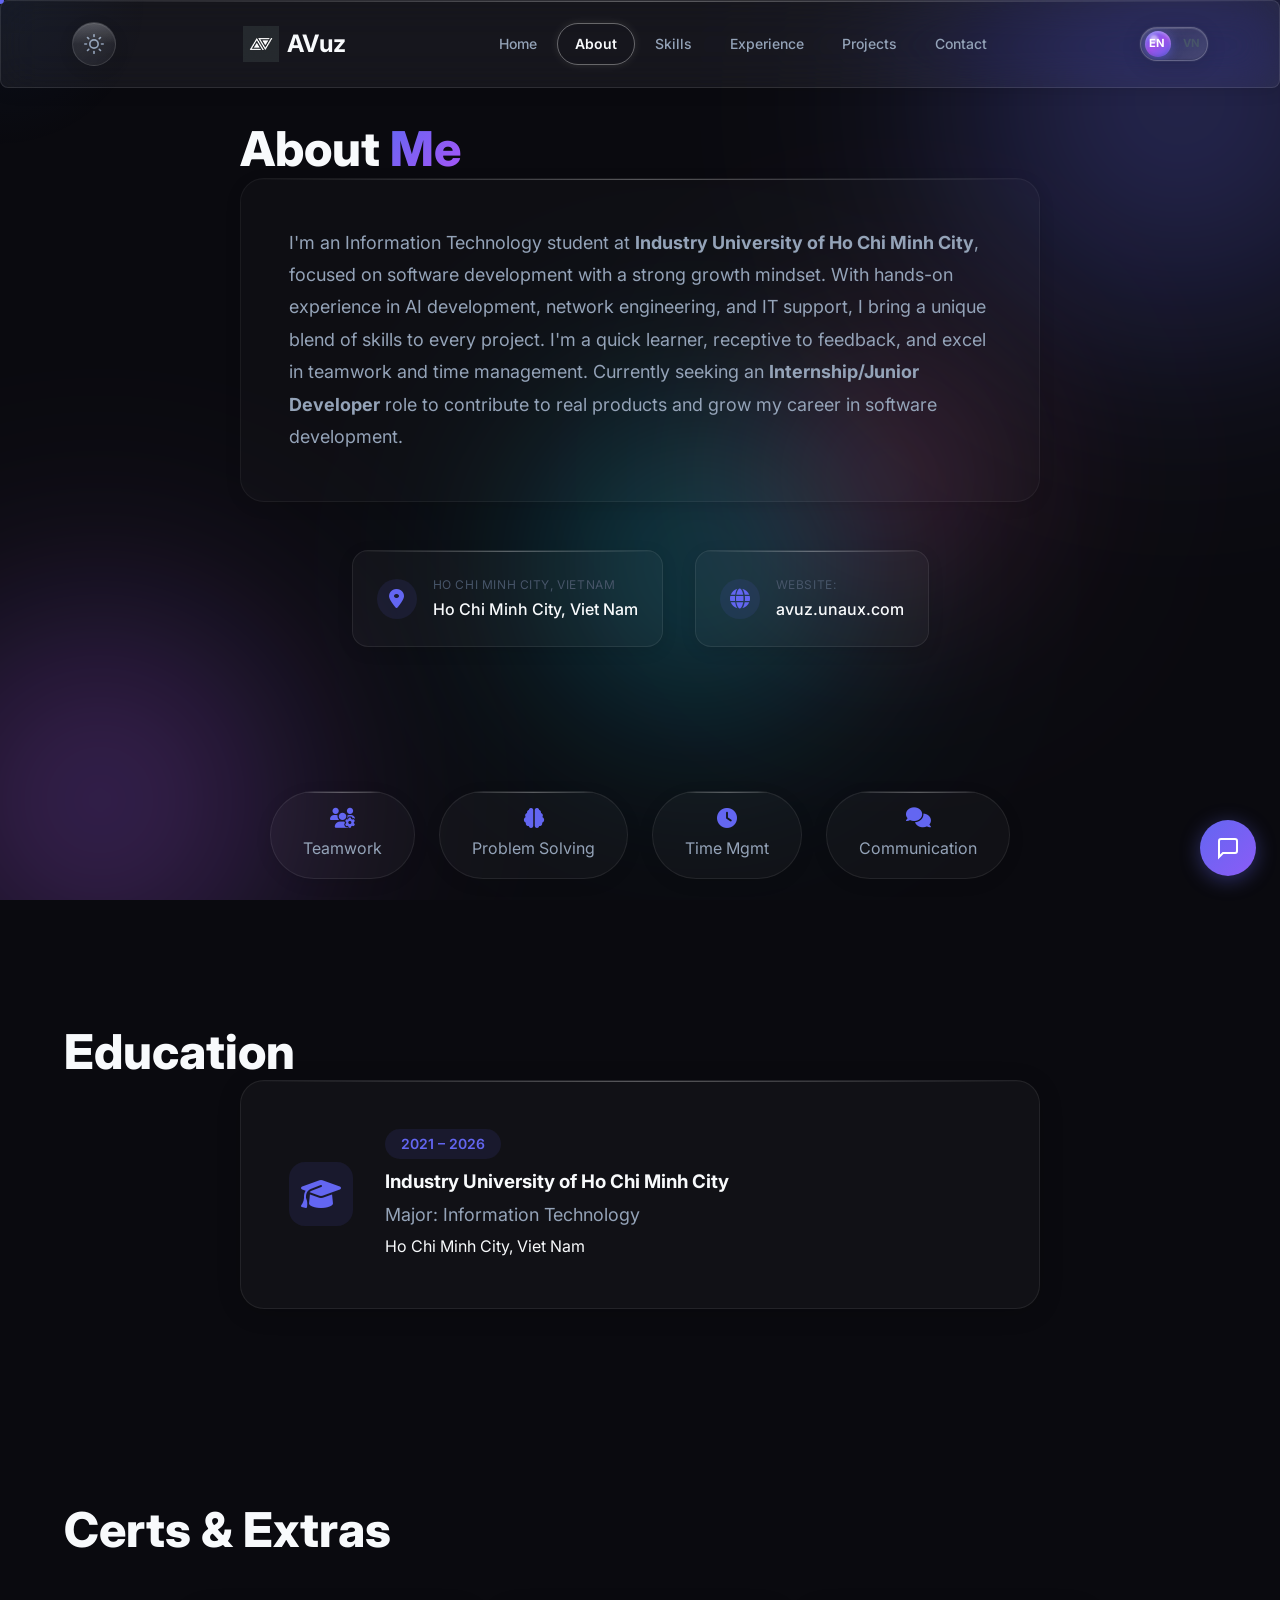
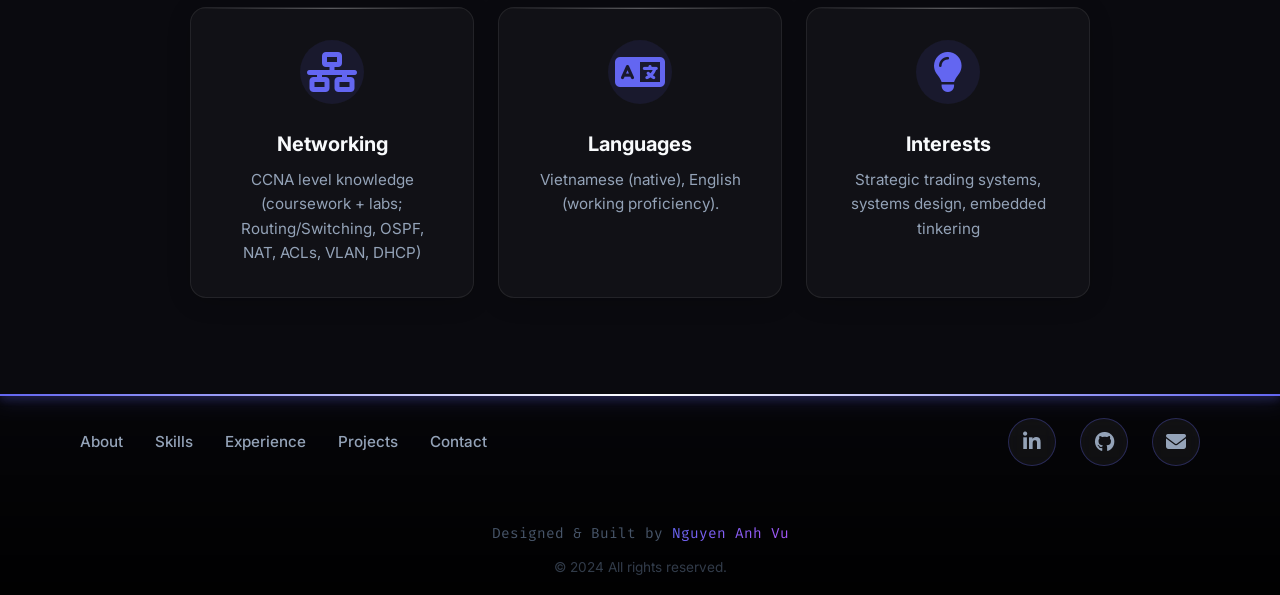
==== pages/about.html @ 0310aee0 "Initial portfolio site" ====
<!DOCTYPE html>
<html lang="en">

<head>
    <meta charset="UTF-8">
    <meta name="viewport" content="width=device-width, initial-scale=1.0">
    <title>About Me | Nguyen Anh Vu</title>
    <link rel="icon" type="image/png" href="../images/logo.png">
    <meta name="description"
        content="Learn more about Nguyen Anh Vu, a Computer Science student passionate about software development and AI.">
    <link rel="preconnect" href="https://fonts.googleapis.com">
    <link rel="preconnect" href="https://fonts.gstatic.com" crossorigin>
    <link
        href="https://fonts.googleapis.com/css2?family=Inter:wght@300;400;500;600;700;800&family=Fira+Code:wght@400;500&display=swap"
        rel="stylesheet">
    <link rel="stylesheet" href="https://cdnjs.cloudflare.com/ajax/libs/font-awesome/6.4.0/css/all.min.css">

    <link rel="stylesheet" href="../css/variables.css">
    <link rel="stylesheet" href="../css/base.css">
    <link rel="stylesheet" href="../css/components.css">
    <link rel="stylesheet" href="../css/effects.css">
    <link rel="stylesheet" href="../css/pages/about.css">
</head>

<body class="loading">
    <!-- Page Loader -->
    <div class="page-loader">
        <div class="loader-content">
            <div class="loader-spinner"></div>
            <span class="loader-text">Loading...</span>
        </div>
    </div>
    <div class="page-transition"></div>
    <div class="cursor-glow" id="cursorGlow"></div>
    <div class="cursor-dot" id="cursorDot"></div>
    <div class="bg-animation">
        <div class="bg-orb bg-orb-1" data-parallax="0.3"></div>
        <div class="bg-orb bg-orb-2" data-parallax="0.5"></div>
        <div class="bg-orb bg-orb-3" data-parallax="0.2"></div>
        <div class="bg-orb bg-orb-4" data-parallax="0.4"></div>
    </div>

    <!-- Navigation -->
    <nav class="navbar glass" id="navbar">
        <div class="nav-container">
            <!-- Theme Toggle -->
            <button class="theme-toggle" id="themeToggle" aria-label="Toggle theme">
                <svg class="theme-icon-sun" xmlns="http://www.w3.org/2000/svg" width="20" height="20"
                    viewBox="0 0 24 24" fill="none" stroke="currentColor" stroke-width="2" stroke-linecap="round"
                    stroke-linejoin="round">
                    <circle cx="12" cy="12" r="5"></circle>
                    <line x1="12" y1="1" x2="12" y2="3"></line>
                    <line x1="12" y1="21" x2="12" y2="23"></line>
                    <line x1="4.22" y1="4.22" x2="5.64" y2="5.64"></line>
                    <line x1="18.36" y1="18.36" x2="19.78" y2="19.78"></line>
                    <line x1="1" y1="12" x2="3" y2="12"></line>
                    <line x1="21" y1="12" x2="23" y2="12"></line>
                    <line x1="4.22" y1="19.78" x2="5.64" y2="18.36"></line>
                    <line x1="18.36" y1="5.64" x2="19.78" y2="4.22"></line>
                </svg>
                <svg class="theme-icon-moon" style="display:none;" xmlns="http://www.w3.org/2000/svg" width="20"
                    height="20" viewBox="0 0 24 24" fill="none" stroke="currentColor" stroke-width="2"
                    stroke-linecap="round" stroke-linejoin="round">
                    <path d="M21 12.79A9 9 0 1 1 11.21 3 7 7 0 0 0 21 12.79z"></path>
                </svg>
            </button>

            <a href="../index.html" class="nav-logo">
                <img src="../images/logo.png" alt="AV Logo" onerror="this.src='https://placehold.co/40x40?text=AV'">
                <span class="logo-text">AVuz</span>
            </a>

            <div class="nav-menu glass-menu" id="navMenu">
                <a href="../index.html" class="nav-link" data-i18n="nav.home">Home</a>
                <a href="about.html" class="nav-link active" data-i18n="nav.about">About</a>
                <a href="skills.html" class="nav-link" data-i18n="nav.skills">Skills</a>
                <a href="experience.html" class="nav-link" data-i18n="nav.experience">Experience</a>
                <a href="projects.html" class="nav-link" data-i18n="nav.projects">Projects</a>
                <a href="contact.html" class="nav-link" data-i18n="nav.contact">Contact</a>
            </div>

            <div class="nav-controls">
                <!-- Language Switch -->
                <div class="lang-switch en" id="langSwitch">
                    <div class="lang-switch-thumb"></div>
                    <div class="lang-switch-labels">
                        <span>EN</span>
                        <span>VN</span>
                    </div>
                </div>
                <button class="nav-toggle" id="navToggle" aria-label="Toggle menu">
                    <span></span>
                    <span></span>
                    <span></span>
                </button>
            </div>
        </div>
    </nav>

    <main class="page-content">
        <section class="about-hero">
            <div class="container">
                <div class="about-content centered-content">
                    <div class="about-info">
                        <h1 class="section-title text-center"><span data-i18n="about.title">About</span> <span
                                class="gradient-text" data-i18n="about.titleHighlight">Me</span></h1>
                        <div class="about-description-container glass">
                            <p class="about-description text-center">
                                <span data-i18n="about.intro1">Computer Science student focused on software development
                                    with
                                    a strong growth mindset.</span>
                                <span data-i18n="about.intro2">Completed coursework and personal projects; quick
                                    learner,
                                    receptive to feedback; strong teamwork and time management.</span>
                                <span data-i18n="about.intro3">Seeking an Internship/Junior Developer role to contribute
                                    to
                                    real products and grow long-term.</span>
                            </p>
                        </div>

                        <div class="personal-details-grid">
                            <div class="detail-card glass">
                                <span class="detail-icon"><i class="fas fa-map-marker-alt"></i></span>
                                <div>
                                    <span class="detail-label" data-i18n="contact.location">Location:</span>
                                    <span class="detail-value" data-i18n="about.location">Ho Chi Minh City, Viet
                                        Nam</span>
                                </div>
                            </div>
                            <div class="detail-card glass">
                                <span class="detail-icon"><i class="fas fa-globe"></i></span>
                                <div>
                                    <span class="detail-label">Website:</span>
                                    <a href="https://avuz.unaux.com" target="_blank"
                                        class="detail-value">avuz.unaux.com</a>
                                </div>
                            </div>
                        </div>
                    </div>
                </div>
            </div>
        </section>

        <section class="soft-skills-section">
            <div class="container">
                <div class="soft-skills-grid">
                    <div class="soft-skill-item glass">
                        <i class="fas fa-users-cog"></i>
                        <span data-i18n="about.teamwork">Teamwork</span>
                    </div>
                    <div class="soft-skill-item glass">
                        <i class="fas fa-brain"></i>
                        <span data-i18n="about.problemSolving">Problem Solving</span>
                    </div>
                    <div class="soft-skill-item glass">
                        <i class="fas fa-clock"></i>
                        <span data-i18n="about.timeManagement">Time Mgmt</span>
                    </div>
                    <div class="soft-skill-item glass">
                        <i class="fas fa-comments"></i>
                        <span data-i18n="about.communication">Comm</span>
                    </div>
                </div>
            </div>
        </section>

        <section class="education-section">
            <div class="container">
                <h2 class="section-title text-center" data-i18n="about.education">Education</h2>
                <div class="education-timeline">
                    <div class="education-card glass">
                        <div class="education-icon">
                            <i class="fas fa-graduation-cap" style="font-size: 2rem;"></i>
                        </div>
                        <div class="edu-content">
                            <div class="edu-year">2021 – 2026</div>
                            <h3 class="edu-school" data-i18n="about.universityName">Industry University of Ho Chi Minh
                                City</h3>
                            <p class="edu-degree" data-i18n="about.major">Major: Information Technology</p>
                            <p class="edu-location" data-i18n="about.location">Go Vap, Ho Chi Minh</p>
                        </div>
                    </div>
                </div>
            </div>
        </section>

        <section class="certs-section">
            <div class="container">
                <h2 class="section-title text-center" data-i18n="about.certs">Certs & Extras</h2>
                <div class="certs-grid">
                    <!-- Networking -->
                    <div class="cert-card glass">
                        <div class="cert-icon"><i class="fas fa-network-wired"></i></div>
                        <div class="cert-content">
                            <h4 class="cert-name" data-i18n="about.networking">Networking</h4>
                            <p class="cert-desc" data-i18n="about.networkingDesc">CCNA level knowledge (coursework +
                                labs;
                                Routing/Switching, OSPF, NAT, ACLs, VLAN, DHCP).</p>
                        </div>
                    </div>
                    <!-- Languages -->
                    <div class="cert-card glass">
                        <div class="cert-icon"><i class="fas fa-language"></i></div>
                        <div class="cert-content">
                            <h4 class="cert-name" data-i18n="about.languages">Languages</h4>
                            <p class="cert-desc">
                                <span data-i18n="about.vietnamese">Vietnamese</span> (<span
                                    data-i18n="about.native">native</span>),
                                <span data-i18n="about.english">English</span> (<span data-i18n="about.working">working
                                    proficiency</span>).
                            </p>
                        </div>
                    </div>
                    <!-- Interests -->
                    <div class="cert-card glass">
                        <div class="cert-icon"><i class="fas fa-lightbulb"></i></div>
                        <div class="cert-content">
                            <h4 class="cert-name" data-i18n="about.interests">Interests</h4>
                            <p class="cert-desc" data-i18n="about.interestsDesc">Strategic trading systems, systems
                                design,
                                embedded tinkering.</p>
                        </div>
                    </div>
                </div>
            </div>
        </section>
    </main>

    <footer class="footer">
        <div class="container">
            <div class="footer-content">
                <div class="footer-nav">
                    <a href="about.html" class="footer-link" data-i18n="nav.about">About</a>
                    <a href="skills.html" class="footer-link" data-i18n="nav.skills">Skills</a>
                    <a href="experience.html" class="footer-link" data-i18n="nav.experience">Experience</a>
                    <a href="projects.html" class="footer-link" data-i18n="nav.projects">Projects</a>
                    <a href="contact.html" class="footer-link" data-i18n="nav.contact">Contact</a>
                </div>
                <div class="footer-social">
                    <a href="https://www.linkedin.com/in/nguyễn-anh-vũ-28a605300" target="_blank" aria-label="LinkedIn">
                        <i class="fab fa-linkedin-in"></i>
                    </a>
                    <a href="https://github.com/Anhvu1107" target="_blank" aria-label="GitHub">
                        <i class="fab fa-github"></i>
                    </a>
                    <a href="mailto:anhvu.nguyen1107@gmail.com" aria-label="Email">
                        <i class="fas fa-envelope"></i>
                    </a>
                </div>
                <div class="footer-text">
                    <span data-i18n="footer.designedBy">Designed & Built by</span> <span class="gradient-text">Nguyen
                        Anh Vu</span>
                </div>
                <div class="footer-copyright">
                    © 2024 <span data-i18n="footer.rights">All rights reserved.</span>
                </div>
            </div>
        </div>
    </footer>

    <script src="../js/i18n.js"></script>
    <script src="../js/app.js"></script>
    <script src="../js/chatbot.js"></script>
</body>

</html>
---- css/variables.css ----
/* ========================================
   CSS Variables - Modern & Vibrant
======================================== */
:root {
    /* Premium Dark Theme */
    --bg-primary: #0a0a0f;
    --bg-secondary: #12121a;
    --bg-card: #1a1a25;
    --bg-glass: rgba(20, 20, 30, 0.85);
    --bg-tertiary: #252535;

    /* Vibrant Multi-Color Accents */
    --accent: #6366f1;
    --accent-light: #818cf8;
    --accent-dark: #4f46e5;
    --accent-primary: #6366f1;
    --accent-secondary: #a855f7;
    --accent-tertiary: #ec4899;
    --accent-cyan: #06b6d4;
    --accent-emerald: #10b981;

    /* Rich Gradients */
    --gradient-primary: linear-gradient(135deg, #6366f1 0%, #a855f7 50%, #ec4899 100%);
    --gradient-secondary: linear-gradient(135deg, #06b6d4 0%, #6366f1 100%);
    --gradient-glow: linear-gradient(135deg, rgba(99, 102, 241, 0.4) 0%, rgba(168, 85, 247, 0.4) 50%, rgba(236, 72, 153, 0.4) 100%);
    --gradient-text: linear-gradient(135deg, #6366f1, #a855f7, #ec4899, #6366f1);

    /* Text */
    --text-primary: #f8fafc;
    --text-secondary: #94a3b8;
    --text-muted: #64748b;
    --text-tertiary: #475569;

    /* Border */
    --border: rgba(255, 255, 255, 0.08);
    --border-light: rgba(255, 255, 255, 0.12);
    --border-primary: rgba(99, 102, 241, 0.3);
    --border-glow: rgba(99, 102, 241, 0.5);

    /* Enhanced Shadows */
    --shadow-sm: 0 2px 8px rgba(0, 0, 0, 0.3);
    --shadow-md: 0 4px 20px rgba(0, 0, 0, 0.4);
    --shadow-lg: 0 8px 40px rgba(0, 0, 0, 0.5);
    --shadow-glow: 0 0 30px rgba(99, 102, 241, 0.3);
    --shadow-glow-accent: 0 0 40px rgba(168, 85, 247, 0.25);
    --shadow-card: 0 4px 24px rgba(0, 0, 0, 0.4), 0 0 0 1px rgba(255, 255, 255, 0.05);

    /* Spacing */
    --space-xs: 0.25rem;
    --space-sm: 0.5rem;
    --space-md: 1rem;
    --space-lg: 1.5rem;
    --space-xl: 2rem;
    --space-2xl: 3rem;
    --space-3xl: 4rem;
    --space-4xl: 6rem;

    /* Typography */
    --font-primary: 'Inter', -apple-system, BlinkMacSystemFont, sans-serif;
    --font-mono: 'Fira Code', monospace;

    /* Transitions */
    --transition-fast: 0.15s cubic-bezier(0.4, 0, 0.2, 1);
    --transition-base: 0.3s cubic-bezier(0.4, 0, 0.2, 1);
    --transition-smooth: 0.5s cubic-bezier(0.4, 0, 0.2, 1);

    /* Border Radius - Modern */
    --radius-sm: 6px;
    --radius-md: 10px;
    --radius-lg: 16px;
    --radius-xl: 24px;
    --radius-full: 9999px;
}

[data-theme="light"] {
    /* Subtle Tinted Background for Better Contrast */
    --bg-primary: #f5f7fa;
    --bg-secondary: #eef1f6;
    --bg-card: #ffffff;
    --bg-glass: rgba(255, 255, 255, 0.95);
    --bg-tertiary: #e3e8ef;

    /* Darker Text for Better Readability */
    --text-primary: #1a1d29;
    --text-secondary: #3e4758;
    --text-muted: #5f6878;
    --text-tertiary: #7e8799;

    /* Stronger Borders */
    --border: rgba(0, 0, 0, 0.15);
    --border-light: rgba(0, 0, 0, 0.2);
    --border-primary: rgba(99, 102, 241, 0.5);
    --border-glow: rgba(99, 102, 241, 0.6);

    /* More Visible Shadows */
    --shadow-sm: 0 2px 4px rgba(0, 0, 0, 0.12);
    --shadow-md: 0 4px 12px rgba(0, 0, 0, 0.15);
    --shadow-lg: 0 8px 24px rgba(0, 0, 0, 0.18);
    --shadow-glow: 0 0 24px rgba(99, 102, 241, 0.25);
    --shadow-card: 0 4px 16px rgba(0, 0, 0, 0.12), 0 0 0 1px rgba(0, 0, 0, 0.1);
}
---- css/base.css ----
/* ========================================
   Base Reset & Global Styles
======================================== */
*,
*::before,
*::after {
    margin: 0;
    padding: 0;
    box-sizing: border-box;
}

html {
    scroll-behavior: smooth;
    scrollbar-width: thin;
    scrollbar-color: var(--accent-primary) var(--bg-secondary);
}

body {
    font-family: var(--font-primary);
    background: var(--bg-primary);
    color: var(--text-primary);
    line-height: 1.6;
    overflow-x: hidden;
    cursor: none;
    min-height: 100vh;
}

@media (max-width: 768px) {
    body {
        cursor: auto;
    }
}

::-webkit-scrollbar {
    width: 8px;
}

::-webkit-scrollbar-track {
    background: var(--bg-secondary);
}

::-webkit-scrollbar-thumb {
    background: var(--accent-primary);
    border-radius: var(--radius-full);
}

a {
    color: inherit;
    text-decoration: none;
}

img {
    max-width: 100%;
    height: auto;
}

ul {
    list-style: none;
}

/* ========================================
   Typography
======================================== */
.gradient-text {
    background: var(--gradient-primary);
    -webkit-background-clip: text;
    -webkit-text-fill-color: transparent;
    background-clip: text;
}

/* ========================================
   Container
======================================== */
.container {
    max-width: 1200px;
    margin: 0 auto;
    padding: 0 var(--space-lg);
}

/* ========================================
   Buttons
======================================== */
.btn {
    display: inline-flex;
    align-items: center;
    justify-content: center;
    gap: var(--space-sm);
    padding: var(--space-md) var(--space-xl);
    border-radius: var(--radius-lg);
    font-size: 1rem;
    font-weight: 600;
    transition: var(--transition-base);
    border: none;
    cursor: pointer;
    position: relative;
    overflow: hidden;
}

.btn-primary {
    background: var(--gradient-primary);
    color: white;
    box-shadow: 0 4px 15px rgba(99, 102, 241, 0.3);
}

.btn-primary:hover {
    transform: translateY(-3px);
    box-shadow: 0 8px 25px rgba(99, 102, 241, 0.4);
}

.btn-secondary {
    background: transparent;
    color: var(--text-primary);
    border: 1px solid var(--border-primary);
}

.btn-secondary:hover {
    background: var(--bg-card);
    border-color: var(--accent-primary);
}

.btn-large {
    padding: var(--space-lg) var(--space-2xl);
    font-size: 1.125rem;
}

/* ========================================
   Section Styles
======================================== */
.section {
    padding: var(--space-4xl) 0;
}

.section-header {
    text-align: center;
    margin-bottom: var(--space-3xl);
}

.section-tag {
    display: inline-block;
    padding: var(--space-xs) var(--space-md);
    background: rgba(99, 102, 241, 0.1);
    border: 1px solid var(--border-glow);
    border-radius: var(--radius-full);
    font-size: 0.75rem;
    font-weight: 600;
    color: var(--accent-primary);
    text-transform: uppercase;
    letter-spacing: 0.1em;
    margin-bottom: var(--space-md);
}

.section-title {
    font-size: clamp(2rem, 4vw, 3rem);
    font-weight: 800;
    line-height: 1.2;
}

.section-description {
    max-width: 500px;
    margin: var(--space-lg) auto 0;
    color: var(--text-secondary);
}

/* ========================================
   Page Transition
======================================== */
.page-transition {
    position: fixed;
    top: 0;
    left: 0;
    width: 100%;
    height: 100%;
    background: var(--bg-primary);
    z-index: 10000;
    pointer-events: none;
    opacity: 0;
    transition: opacity 0.3s ease;
}

.page-transition.active {
    opacity: 1;
    pointer-events: all;
}

/* Page content animation */
.page-content {
    opacity: 0;
    transform: translateY(20px);
    animation: pageEnter 0.6s ease forwards;
    animation-delay: 0.1s;
}

@keyframes pageEnter {
    to {
        opacity: 1;
        transform: translateY(0);
    }
}

/* ========================================
   Animations
======================================== */
.animate-fade-in {
    opacity: 0;
    animation: fadeIn 0.8s ease forwards;
}

.animate-fade-in-up {
    opacity: 0;
    transform: translateY(30px);
    animation: fadeInUp 0.8s ease forwards;
}

.delay-1 {
    animation-delay: 0.1s;
}

.delay-2 {
    animation-delay: 0.2s;
}

.delay-3 {
    animation-delay: 0.3s;
}

.delay-4 {
    animation-delay: 0.4s;
}

@keyframes fadeIn {
    to {
        opacity: 1;
    }
}

@keyframes fadeInUp {
    to {
        opacity: 1;
        transform: translateY(0);
    }
}

[data-animate] {
    opacity: 0;
    transform: translateY(40px);
    transition: opacity 0.6s ease, transform 0.6s ease;
}

[data-animate].visible {
    opacity: 1;
    transform: translateY(0);
}

/* ========================================
   Responsive
======================================== */
@media (max-width: 480px) {
    .section {
        padding: var(--space-3xl) 0;
    }
}
---- css/components.css ----
/* ========================================
   Navigation - Clean Transparent Style
======================================== */
.navbar {
    position: fixed !important;
    top: 0;
    left: 0;
    right: 0;
    z-index: 1000;
    padding: var(--space-md) 0;
    background: transparent;
    border-bottom: none;
    box-shadow: none;
    transition: all 0.3s ease;
}

[data-theme="light"] .navbar {
    background: transparent;
    border-bottom: none;
    box-shadow: none;
}

.nav-container {
    max-width: 1200px;
    margin: 0 auto;
    padding: 0 var(--space-xl);
    display: flex;
    align-items: center;
    justify-content: space-between;
}

.nav-logo {
    display: flex;
    align-items: center;
    gap: var(--space-sm);
}

.nav-logo img {
    height: 36px;
    width: auto;
}

.logo-text {
    font-size: 1.5rem;
    font-weight: 700;
    color: var(--text-primary);
}

.logo-dot {
    display: none;
}

/* Navigation Menu - Clean Minimal Style */
.nav-menu {
    display: flex;
    align-items: center;
    gap: 2px;
    position: relative;
    padding: 6px 8px;
    background: transparent;
    border: none;
    border-radius: 50px;
}

/* Light Theme Menu */
[data-theme="light"] .nav-menu {
    background: transparent;
    border: none;
}

/* Sliding Indicator - Border Only */
.nav-indicator {
    position: absolute;
    background: transparent;
    border: 1.5px solid rgba(255, 255, 255, 0.35);
    border-radius: 50px;
    box-shadow: 0 0 10px rgba(255, 255, 255, 0.1);
    pointer-events: none;
    z-index: 0;
    opacity: 0;
    transition:
        left 0.4s cubic-bezier(0.34, 1.56, 0.64, 1),
        width 0.4s cubic-bezier(0.34, 1.56, 0.64, 1),
        opacity 0.3s ease,
        transform 0.2s ease;
}

.nav-indicator.active {
    opacity: 1;
}

/* Morphing animation on move */
.nav-indicator.morphing {
    transform: scaleX(1.06) scaleY(0.9);
}

/* Light Theme Indicator - Dark Border Only */
[data-theme="light"] .nav-indicator {
    background: transparent;
    border: 1.5px solid rgba(0, 0, 0, 0.25);
    box-shadow: 0 0 10px rgba(0, 0, 0, 0.05);
}

/* Nav Link with Magnifying Effect */
.nav-link {
    font-size: 0.875rem;
    font-weight: 500;
    color: var(--text-secondary);
    padding: 10px 18px;
    position: relative;
    z-index: 1;
    border-radius: 50px;
    transition:
        color 0.3s ease,
        transform 0.3s cubic-bezier(0.34, 1.56, 0.64, 1),
        font-size 0.3s ease,
        text-shadow 0.3s ease;
    transform-origin: center bottom;
}

/* Magnifying Glass Effect on Hover - macOS Dock Style */
.nav-link:hover {
    color: var(--text-primary);
    transform: scale(1.12) translateY(-2px);
    text-shadow: 0 2px 8px rgba(0, 0, 0, 0.2);
}

/* Scale neighbors slightly - dock effect */
.nav-link:hover+.nav-link {
    transform: scale(1.05);
}

.nav-link:has(+ .nav-link:hover) {
    transform: scale(1.05);
}

.nav-link.active {
    color: var(--text-primary);
    font-weight: 600;
}

/* Light Theme */
[data-theme="light"] .nav-link:hover,
[data-theme="light"] .nav-link.active {
    color: var(--text-primary);
    text-shadow: 0 2px 8px rgba(0, 0, 0, 0.1);
}

.nav-cta {
    display: flex;
    align-items: center;
    gap: var(--space-sm);
    padding: var(--space-sm) var(--space-lg);
    background: var(--accent);
    border-radius: var(--radius-md);
    font-size: 0.875rem;
    font-weight: 600;
    transition: var(--transition-base);
}

.nav-cta:hover {
    background: var(--accent-dark);
    transform: translateY(-2px);
}

/* Mobile Nav Toggle */
.nav-toggle {
    display: none;
    flex-direction: column;
    gap: 5px;
    background: none;
    border: none;
    cursor: pointer;
    padding: var(--space-sm);
}

.nav-toggle span {
    width: 24px;
    height: 2px;
    background: var(--text-primary);
    transition: var(--transition-base);
}

@media (max-width: 768px) {
    .nav-menu {
        display: none;
        position: absolute;
        top: calc(100% + 10px);
        left: 50%;
        transform: translateX(-50%);
        right: auto;
        width: calc(100% - 40px);
        max-width: 400px;
        flex-direction: column;
        padding: var(--space-md);
        background: rgba(15, 15, 25, 0.98);
        backdrop-filter: blur(20px);
        -webkit-backdrop-filter: blur(20px);
        border: 1px solid rgba(255, 255, 255, 0.1);
        border-radius: var(--radius-lg);
        box-shadow: 0 20px 50px rgba(0, 0, 0, 0.5);
    }

    .nav-menu.active {
        display: flex;
    }

    .nav-link {
        width: 100%;
        text-align: center;
        padding: 14px 20px;
    }

    .nav-toggle {
        display: flex;
    }

    .nav-cta {
        display: none;
    }
}

.nav-controls {
    display: flex;
    align-items: center;
    gap: var(--space-md);
}

/* Theme Toggle - Liquid Glass Orb */
.theme-toggle {
    display: flex;
    align-items: center;
    justify-content: center;
    width: 44px;
    height: 44px;
    border-radius: 50%;
    background: linear-gradient(135deg,
            rgba(255, 255, 255, 0.1) 0%,
            rgba(255, 255, 255, 0.03) 100%);
    backdrop-filter: blur(20px) saturate(180%);
    -webkit-backdrop-filter: blur(20px) saturate(180%);
    border: 1px solid rgba(255, 255, 255, 0.12);
    color: var(--text-secondary);
    font-size: 1.25rem;
    cursor: pointer;
    transition: all 0.4s cubic-bezier(0.4, 0, 0.2, 1);
    box-shadow:
        0 4px 15px rgba(0, 0, 0, 0.1),
        inset 0 1px 0 rgba(255, 255, 255, 0.1);
    position: relative;
    overflow: hidden;
}

/* Shine Effect */
.theme-toggle::before {
    content: '';
    position: absolute;
    top: 0;
    left: 0;
    right: 0;
    height: 50%;
    background: linear-gradient(180deg,
            rgba(255, 255, 255, 0.2) 0%,
            transparent 100%);
    border-radius: 50% 50% 0 0;
    pointer-events: none;
}

.theme-toggle:hover {
    background: linear-gradient(135deg,
            rgba(255, 255, 255, 0.15) 0%,
            rgba(255, 255, 255, 0.05) 100%);
    border-color: rgba(99, 102, 241, 0.3);
    color: var(--accent);
    transform: rotate(15deg) scale(1.1);
    box-shadow:
        0 8px 25px rgba(0, 0, 0, 0.15),
        0 0 30px rgba(99, 102, 241, 0.15),
        inset 0 1px 1px rgba(255, 255, 255, 0.2);
}

[data-theme="light"] .theme-toggle {
    background: linear-gradient(135deg,
            rgba(255, 255, 255, 0.8) 0%,
            rgba(255, 255, 255, 0.5) 100%);
    border: 1px solid rgba(255, 255, 255, 0.7);
}

/* Language Toggle - Premium Glassmorphism Lens Switch */
.lang-switch {
    position: relative;
    display: flex;
    align-items: center;
    width: 68px;
    height: 34px;
    background: linear-gradient(135deg,
            rgba(255, 255, 255, 0.12) 0%,
            rgba(255, 255, 255, 0.05) 50%,
            rgba(255, 255, 255, 0.12) 100%);
    backdrop-filter: blur(20px) saturate(180%);
    -webkit-backdrop-filter: blur(20px) saturate(180%);
    border: 1px solid rgba(255, 255, 255, 0.2);
    border-radius: var(--radius-full);
    cursor: pointer;
    padding: 0 4px;
    transition: all 0.4s cubic-bezier(0.34, 1.56, 0.64, 1);
    box-shadow:
        0 4px 20px rgba(0, 0, 0, 0.15),
        0 0 0 1px rgba(255, 255, 255, 0.05),
        inset 0 1px 1px rgba(255, 255, 255, 0.15),
        inset 0 -1px 1px rgba(0, 0, 0, 0.1);
    overflow: hidden;
}

/* Frosted glass inner shine */
.lang-switch::before {
    content: '';
    position: absolute;
    top: 0;
    left: -100%;
    width: 100%;
    height: 100%;
    background: linear-gradient(90deg,
            transparent,
            rgba(255, 255, 255, 0.15),
            transparent);
    transition: left 0.5s ease;
}

.lang-switch:hover::before {
    left: 100%;
}

.lang-switch:hover {
    border-color: rgba(99, 102, 241, 0.4);
    transform: scale(1.02);
    box-shadow:
        0 6px 25px rgba(0, 0, 0, 0.2),
        0 0 25px rgba(99, 102, 241, 0.15),
        inset 0 1px 2px rgba(255, 255, 255, 0.2);
}

/* Light Theme - Glassmorphism */
[data-theme="light"] .lang-switch {
    background: linear-gradient(135deg,
            rgba(255, 255, 255, 0.7) 0%,
            rgba(255, 255, 255, 0.4) 50%,
            rgba(255, 255, 255, 0.7) 100%);
    border: 1px solid rgba(99, 102, 241, 0.25);
    box-shadow:
        0 4px 20px rgba(99, 102, 241, 0.1),
        0 0 0 1px rgba(255, 255, 255, 0.5),
        inset 0 1px 2px rgba(255, 255, 255, 0.9),
        inset 0 -1px 1px rgba(0, 0, 0, 0.05);
}

[data-theme="light"] .lang-switch:hover {
    border-color: rgba(99, 102, 241, 0.4);
    box-shadow:
        0 6px 25px rgba(99, 102, 241, 0.15),
        0 0 20px rgba(99, 102, 241, 0.1),
        inset 0 1px 2px rgba(255, 255, 255, 0.95);
}

/* Lens Thumb - Refractive Glass Ball */
.lang-switch-thumb {
    position: absolute;
    left: 4px;
    width: 26px;
    height: 26px;
    background: linear-gradient(145deg,
            rgba(99, 102, 241, 1) 0%,
            rgba(168, 85, 247, 0.9) 50%,
            rgba(99, 102, 241, 0.95) 100%);
    border-radius: 50%;
    transition: transform 0.4s cubic-bezier(0.34, 1.56, 0.64, 1);
    box-shadow:
        0 3px 8px rgba(99, 102, 241, 0.4),
        0 0 15px rgba(99, 102, 241, 0.2),
        inset 0 2px 3px rgba(255, 255, 255, 0.3),
        inset 0 -2px 3px rgba(0, 0, 0, 0.1);
}

/* Lens refraction highlight */
.lang-switch-thumb::before {
    content: '';
    position: absolute;
    top: 4px;
    left: 5px;
    width: 8px;
    height: 8px;
    background: rgba(255, 255, 255, 0.5);
    border-radius: 50%;
    filter: blur(1px);
}

/* Thumb position when VI selected */
.lang-switch.vi .lang-switch-thumb {
    transform: translateX(34px);
}

.lang-switch-labels {
    position: absolute;
    top: 0;
    left: 0;
    width: 100%;
    height: 100%;
    display: flex;
    justify-content: space-between;
    align-items: center;
    padding: 0 4px;
    pointer-events: none;
    z-index: 1;
    box-sizing: border-box;
    font-size: 0.7rem;
    font-weight: 700;
    color: var(--text-tertiary);
}

.lang-switch-labels span {
    display: flex;
    justify-content: center;
    align-items: center;
    width: 24px;
    height: 100%;
    transition: color 0.3s ease;
}

.lang-switch.en .lang-switch-labels span:first-child,
.lang-switch.vi .lang-switch-labels span:last-child {
    color: white;
}

[data-theme="light"] .lang-switch.en .lang-switch-labels span:first-child,
[data-theme="light"] .lang-switch.vi .lang-switch-labels span:last-child {
    color: white;
}

/* Contact Form */
.contact-form-section {
    padding-bottom: var(--space-4xl);
}

/* Form Container - Liquid Glass */
.form-container {
    max-width: 600px;
    margin: 0 auto;
    padding: var(--space-2xl);
    background: linear-gradient(145deg,
            rgba(255, 255, 255, 0.08) 0%,
            rgba(255, 255, 255, 0.02) 100%);
    backdrop-filter: blur(40px) saturate(180%);
    -webkit-backdrop-filter: blur(40px) saturate(180%);
    border: 1px solid rgba(255, 255, 255, 0.12);
    box-shadow:
        0 8px 32px rgba(0, 0, 0, 0.12),
        inset 0 1px 0 rgba(255, 255, 255, 0.1);
    border-radius: var(--radius-xl);
    position: relative;
    overflow: hidden;
}

.form-container::before {
    content: '';
    position: absolute;
    top: 0;
    left: 0;
    right: 0;
    height: 50%;
    background: linear-gradient(180deg,
            rgba(255, 255, 255, 0.1) 0%,
            transparent 100%);
    pointer-events: none;
}

[data-theme="light"] .form-container {
    background: linear-gradient(145deg,
            rgba(255, 255, 255, 0.9) 0%,
            rgba(255, 255, 255, 0.6) 100%);
    border: 1px solid rgba(255, 255, 255, 0.8);
}

.form-title {
    font-size: 1.5rem;
    font-weight: 700;
    margin-bottom: var(--space-xl);
    text-align: center;
    position: relative;
    z-index: 1;
}

.form-group {
    margin-bottom: var(--space-lg);
    position: relative;
    z-index: 1;
}

.form-label {
    display: block;
    margin-bottom: var(--space-xs);
    color: var(--text-secondary);
    font-size: 0.9rem;
    font-weight: 500;
}

/* Form Input - Liquid Glass */
.form-input {
    width: 100%;
    padding: var(--space-md);
    background: linear-gradient(135deg,
            rgba(255, 255, 255, 0.08) 0%,
            rgba(255, 255, 255, 0.02) 100%);
    backdrop-filter: blur(20px);
    -webkit-backdrop-filter: blur(20px);
    border: 1px solid rgba(255, 255, 255, 0.12);
    border-radius: var(--radius-lg);
    color: var(--text-primary);
    font-family: inherit;
    font-size: 1rem;
    transition: all 0.4s cubic-bezier(0.4, 0, 0.2, 1);
    box-shadow: inset 0 1px 0 rgba(255, 255, 255, 0.05);
}

.form-input:focus {
    outline: none;
    border-color: rgba(99, 102, 241, 0.5);
    background: linear-gradient(135deg,
            rgba(255, 255, 255, 0.12) 0%,
            rgba(255, 255, 255, 0.04) 100%);
    box-shadow:
        0 0 0 4px rgba(99, 102, 241, 0.15),
        0 0 30px rgba(99, 102, 241, 0.1),
        inset 0 1px 1px rgba(255, 255, 255, 0.1);
}

[data-theme="light"] .form-input {
    background: linear-gradient(135deg,
            rgba(255, 255, 255, 0.7) 0%,
            rgba(255, 255, 255, 0.4) 100%);
    border: 1px solid rgba(255, 255, 255, 0.6);
}

[data-theme="light"] .form-input:focus {
    box-shadow:
        0 0 0 4px rgba(99, 102, 241, 0.1),
        0 0 20px rgba(99, 102, 241, 0.08);
}

.form-textarea {
    resize: vertical;
    min-height: 120px;
}

.btn-submit {
    width: 100%;
    justify-content: center;
    margin-top: var(--space-sm);
}

/* ========================================
   Footer
======================================== */
.footer {
    /* Reduced padding as requested: "shorten the empty space" */
    padding: var(--space-lg) 0 var(--space-md);
    background: linear-gradient(to top, rgba(0, 0, 0, 0.9), rgba(0, 0, 0, 0.4));
    position: relative;
    overflow: hidden;
}

/* Continuous Neon LED Border */
.footer::before {
    content: '';
    position: absolute;
    top: 0;
    left: 0;
    right: 0;
    height: 2px;
    background: linear-gradient(90deg,
            var(--accent-primary),
            #ffffff,
            var(--accent-primary),
            #ffffff,
            var(--accent-primary));
    background-size: 200% auto;
    animation: neon-flow 3s linear infinite;
    box-shadow: 0 0 10px var(--accent-primary),
        0 0 20px var(--accent-primary);
}

@keyframes neon-flow {
    0% {
        background-position: 0% center;
    }

    100% {
        background-position: -200% center;
    }
}

.footer-content {
    display: flex;
    flex-direction: column;
    align-items: center;
    gap: var(--space-lg);
    position: relative;
    z-index: 10;
}

/* Desktop Split Layout: Navigation Left, Social Right */
@media (min-width: 900px) {
    .footer-content {
        flex-direction: row;
        justify-content: space-between;
        align-items: center;
        flex-wrap: wrap;
        padding: 0 var(--space-md);
    }

    .footer-nav {
        order: 1;
        gap: var(--space-2xl);
    }

    .footer-social {
        order: 2;
    }

    /* Centered Copyright Text */
    .footer-text,
    .footer-copyright {
        order: 3;
        width: 100%;
        text-align: center;
    }

    .footer-text {
        margin-top: var(--space-xl);
        /* Balanced margin */
        margin-bottom: var(--space-xs);
    }
}

.footer-nav {
    display: flex;
    justify-content: center;
    gap: var(--space-xl);
    flex-wrap: wrap;
}

.footer-link {
    color: var(--text-secondary);
    font-weight: 500;
    transition: var(--transition-base);
    position: relative;
    font-size: 0.95rem;
}

.footer-link::after {
    content: '';
    position: absolute;
    bottom: -4px;
    left: 0;
    width: 0;
    height: 2px;
    background: var(--accent-gradient);
    transition: var(--transition-base);
}

.footer-link:hover {
    color: var(--text-primary);
}

.footer-link:hover::after {
    width: 100%;
}

.footer-social {
    display: flex;
    gap: var(--space-lg);
}

.footer-social a {
    display: flex;
    align-items: center;
    justify-content: center;
    width: 48px;
    height: 48px;
    background: rgba(255, 255, 255, 0.05);
    border: 1px solid var(--border-primary);
    border-radius: 50%;
    color: var(--text-secondary);
    font-size: 1.25rem;
    transition: all 0.3s cubic-bezier(0.4, 0, 0.2, 1);
    backdrop-filter: blur(8px);
    -webkit-backdrop-filter: blur(8px);
}

.footer-social a:hover {
    background: var(--accent-primary);
    border-color: var(--accent-primary);
    color: white;
    transform: translateY(-5px) rotate(360deg);
    box-shadow: 0 10px 20px rgba(99, 102, 241, 0.3);
}

.footer-text {
    font-family: 'Fira Code', monospace;
    font-size: 0.9rem;
    color: var(--text-tertiary);
}

.footer-copyright {
    font-size: 0.85rem;
    color: var(--text-tertiary);
    opacity: 0.7;
    margin-top: -1rem;
}
---- css/effects.css ----
/* ========================================
   ADVANCED EFFECTS - Professional Portfolio
======================================== */

/* ========================================
   1. PAGE LOADING ANIMATION
======================================== */
.page-loader {
    position: fixed;
    top: 0;
    left: 0;
    width: 100%;
    height: 100%;
    background: var(--bg-primary);
    display: flex;
    align-items: center;
    justify-content: center;
    z-index: 99999;
    transition: opacity 0.5s ease, visibility 0.5s ease;
}

.page-loader.hidden {
    opacity: 0;
    visibility: hidden;
}

.loader-content {
    text-align: center;
}

.loader-spinner {
    width: 40px;
    height: 40px;
    border: 3px solid var(--border);
    border-top-color: var(--accent);
    border-radius: 50%;
    animation: spin 0.8s linear infinite;
    margin: 0 auto 16px;
}

@keyframes spin {
    to {
        transform: rotate(360deg);
    }
}

.loader-text {
    color: var(--text-secondary);
    font-size: 0.875rem;
}

/* Body hidden during load */
body.loading {
    overflow: hidden;
}

body.loaded .page-loader {
    opacity: 0;
    visibility: hidden;
}

/* ========================================
   2. PAGE TRANSITIONS - Disabled
======================================== */
.page-transition {
    display: none;
}

/* ========================================
   3. ANIMATED BACKGROUND
======================================== */
.bg-animation {
    position: fixed;
    top: 0;
    left: 0;
    width: 100%;
    height: 100%;
    z-index: -1;
    background: var(--bg-primary);
    overflow: hidden;
}

/* Liquid Gradient Orbs */
.bg-orb {
    position: absolute;
    border-radius: 50%;
    filter: blur(80px);
    opacity: 0.35;
    animation: floatLiquid 25s infinite ease-in-out;
    mix-blend-mode: screen;
}

.bg-orb-1 {
    width: 700px;
    height: 700px;
    background: radial-gradient(circle, #6366f1 0%, transparent 70%);
    top: -250px;
    right: -250px;
    animation-delay: 0s;
}

.bg-orb-2 {
    width: 600px;
    height: 600px;
    background: radial-gradient(circle, #a855f7 0%, transparent 70%);
    bottom: -200px;
    left: -200px;
    animation-delay: -6s;
}

.bg-orb-3 {
    width: 500px;
    height: 500px;
    background: radial-gradient(circle, #06b6d4 0%, transparent 70%);
    top: 35%;
    left: 35%;
    animation-delay: -12s;
}

.bg-orb-4 {
    width: 400px;
    height: 400px;
    background: radial-gradient(circle, #ec4899 0%, transparent 70%);
    bottom: 25%;
    right: 15%;
    animation-delay: -18s;
    opacity: 0.25;
}

@keyframes floatLiquid {

    0%,
    100% {
        transform: translate(0, 0) scale(1) rotate(0deg);
    }

    25% {
        transform: translate(60px, -60px) scale(1.15) rotate(90deg);
    }

    50% {
        transform: translate(0, 70px) scale(0.85) rotate(180deg);
    }

    75% {
        transform: translate(-60px, 0) scale(1.1) rotate(270deg);
    }
}

/* Floating Particles */
.particles-container {
    position: fixed;
    top: 0;
    left: 0;
    width: 100%;
    height: 100%;
    pointer-events: none;
    z-index: -1;
    overflow: hidden;
}

.particle {
    position: absolute;
    width: 4px;
    height: 4px;
    border-radius: 50%;
    background: rgba(99, 102, 241, 0.6);
    animation: floatParticle 15s infinite ease-in-out;
    opacity: 0;
}

.particle:nth-child(odd) {
    background: rgba(168, 85, 247, 0.5);
}

.particle:nth-child(3n) {
    background: rgba(236, 72, 153, 0.4);
    width: 3px;
    height: 3px;
}

.particle:nth-child(5n) {
    background: rgba(6, 182, 212, 0.5);
    width: 5px;
    height: 5px;
}

@keyframes floatParticle {
    0% {
        opacity: 0;
        transform: translateY(100vh) scale(0);
    }

    10% {
        opacity: 1;
    }

    90% {
        opacity: 1;
    }

    100% {
        opacity: 0;
        transform: translateY(-100vh) scale(1);
    }
}

/* ========================================
   4. LIQUID GLASS EFFECT - Clean iOS Style
======================================== */

/* Base Liquid Glass - Subtle & Professional */
.glass {
    background: rgba(255, 255, 255, 0.05);
    backdrop-filter: blur(20px) saturate(150%);
    -webkit-backdrop-filter: blur(20px) saturate(150%);
    border: 1px solid rgba(255, 255, 255, 0.1);
    border-radius: 8px;
    box-shadow: 0 4px 16px rgba(0, 0, 0, 0.1);
    position: relative;
    overflow: hidden;
    transition: all 0.3s cubic-bezier(0.4, 0, 0.2, 1);
}

/* Light Theme */
[data-theme="light"] .glass {
    background: rgba(255, 255, 255, 0.6);
    border: 1px solid rgba(255, 255, 255, 0.4);
    box-shadow: 0 4px 16px rgba(0, 0, 0, 0.04);
}

/* Subtle Light Refraction - Top Highlight Only */
.glass::before {
    content: '';
    position: absolute;
    top: 0;
    left: 0;
    right: 0;
    height: 1px;
    background: linear-gradient(90deg,
            transparent 0%,
            rgba(255, 255, 255, 0.3) 50%,
            transparent 100%);
    pointer-events: none;
}

/* Hover - Subtle Enhancement */
.glass:hover {
    background: rgba(255, 255, 255, 0.08);
    border-color: rgba(99, 102, 241, 0.2);
    box-shadow: 0 8px 24px rgba(0, 0, 0, 0.12);
}

[data-theme="light"] .glass:hover {
    background: rgba(255, 255, 255, 0.7);
    box-shadow: 0 8px 24px rgba(0, 0, 0, 0.06);
}

/* Glass Menu - Transparent */
.glass-menu {
    background: transparent;
}

/* Premium Card Glass */
.glass-card {
    background: rgba(255, 255, 255, 0.06);
    backdrop-filter: blur(24px) saturate(160%);
    -webkit-backdrop-filter: blur(24px) saturate(160%);
    border: 1px solid rgba(255, 255, 255, 0.12);
    border-radius: 12px;
    box-shadow: 0 8px 24px rgba(0, 0, 0, 0.12);
}

/* Shimmer - Subtle */
.glass-shimmer {
    position: relative;
    overflow: hidden;
}

.glass-shimmer::before {
    content: '';
    position: absolute;
    top: -100%;
    left: -100%;
    width: 300%;
    height: 300%;
    background: linear-gradient(45deg,
            transparent 40%,
            rgba(255, 255, 255, 0.05) 50%,
            transparent 60%);
    transform: rotate(45deg);
    animation: liquidShimmer 4s ease-in-out infinite;
    pointer-events: none;
}

@keyframes liquidShimmer {
    0% {
        transform: translateX(-100%) translateY(-100%) rotate(45deg);
    }

    50% {
        transform: translateX(0%) translateY(0%) rotate(45deg);
    }

    100% {
        transform: translateX(100%) translateY(100%) rotate(45deg);
    }
}

/* Glow Border - Minimal */
.glow-border {
    position: relative;
}

.glow-border::after {
    content: '';
    position: absolute;
    inset: -2px;
    background: linear-gradient(135deg,
            rgba(99, 102, 241, 0.3),
            rgba(168, 85, 247, 0.3));
    border-radius: inherit;
    z-index: -1;
    opacity: 0;
    filter: blur(8px);
    transition: opacity 0.3s ease;
}

.glow-border:hover::after {
    opacity: 0.4;
}

/* Parallax Layer */
.parallax-layer {
    will-change: transform;
    transition: transform 0.1s ease-out;
}

/* ========================================
   5. ENHANCED HOVER EFFECTS
======================================== */

/* Card Hover - Lift + Gradient Glow */
.link-card,
.skill-card,
.project-card,
.contact-card {
    position: relative;
    transition:
        transform var(--transition-base),
        box-shadow var(--transition-base),
        border-color var(--transition-base);
}

.link-card:hover,
.skill-card:hover,
.project-card:hover,
.contact-card:hover {
    transform: translateY(-6px);
    box-shadow:
        0 20px 40px rgba(99, 102, 241, 0.15),
        0 0 0 1px rgba(99, 102, 241, 0.2);
    border-color: rgba(99, 102, 241, 0.3);
}

/* Shine effect on card hover */
.link-card,
.skill-card,
.project-card {
    overflow: hidden;
}

.link-card::before,
.skill-card::before,
.project-card::before {
    content: '';
    position: absolute;
    top: 0;
    left: -100%;
    width: 100%;
    height: 100%;
    background: linear-gradient(120deg,
            transparent 30%,
            rgba(255, 255, 255, 0.05) 50%,
            transparent 70%);
    transition: left 0.6s ease;
    pointer-events: none;
    z-index: 1;
    border-radius: inherit;
}

.link-card:hover::before,
.skill-card:hover::before,
.project-card:hover::before {
    left: 100%;
}

/* Button Hover - Scale + Shadow */
.btn {
    position: relative;
    overflow: hidden;
    transition: transform 0.2s ease, box-shadow 0.2s ease;
}

.btn::after {
    content: '';
    position: absolute;
    top: 50%;
    left: 50%;
    width: 0;
    height: 0;
    background: rgba(255, 255, 255, 0.1);
    border-radius: 50%;
    transform: translate(-50%, -50%);
    transition: width 0.4s ease, height 0.4s ease;
}

.btn:hover::after {
    width: 300px;
    height: 300px;
}

.btn:hover {
    transform: translateY(-2px);
    box-shadow: 0 6px 20px rgba(59, 130, 246, 0.25);
}

.btn:active {
    transform: translateY(0);
}

/* Social Link Hover */
.social-link {
    transition: transform 0.2s ease, background 0.2s ease, border-color 0.2s ease, color 0.2s ease;
}

.social-link:hover {
    transform: translateY(-3px) scale(1.05);
}

/* Image Hover - Subtle Zoom */
.avatar-container {
    overflow: hidden;
}

.avatar-container img {
    transition: transform 0.5s ease;
}

.avatar-container:hover img {
    transform: scale(1.05);
}

/* ========================================
   6. MICROINTERACTIONS
======================================== */

/* Link Arrow Animation */
.link-arrow {
    display: inline-block;
    transition: transform 0.2s ease, color 0.2s ease;
}

.link-card:hover .link-arrow {
    transform: translateX(4px);
    color: var(--accent);
}

/* Nav Link - No Underline */
.nav-link {
    position: relative;
}

/* Badge Pulse */
.badge-dot {
    animation: pulse 2s ease-in-out infinite;
}

@keyframes pulse {

    0%,
    100% {
        opacity: 1;
        box-shadow: 0 0 0 0 rgba(34, 197, 94, 0.4);
    }

    50% {
        opacity: 0.8;
        box-shadow: 0 0 0 8px rgba(34, 197, 94, 0);
    }
}

/* Click Ripple Effect */
.ripple {
    position: absolute;
    border-radius: 50%;
    background: rgba(255, 255, 255, 0.3);
    transform: scale(0);
    animation: ripple 0.6s linear;
    pointer-events: none;
}

@keyframes ripple {
    to {
        transform: scale(4);
        opacity: 0;
    }
}

/* ========================================
   7. ANIMATED MENU
======================================== */
.nav-toggle span {
    display: block;
    width: 24px;
    height: 2px;
    background: var(--text-primary);
    transition: transform 0.3s ease, opacity 0.3s ease;
}

.nav-toggle.active span:nth-child(1) {
    transform: translateY(7px) rotate(45deg);
}

.nav-toggle.active span:nth-child(2) {
    opacity: 0;
    transform: translateX(-10px);
}

.nav-toggle.active span:nth-child(3) {
    transform: translateY(-7px) rotate(-45deg);
}

/* Mobile Menu Slide */
@media (max-width: 768px) {
    .nav-menu {
        transform: translateY(-10px);
        opacity: 0;
        visibility: hidden;
        transition: transform 0.3s ease, opacity 0.3s ease, visibility 0.3s ease;
    }

    .nav-menu.active {
        transform: translateY(0);
        opacity: 1;
        visibility: visible;
    }
}

/* ========================================
   8. TOOLTIPS
======================================== */
[data-tooltip] {
    position: relative;
    cursor: pointer;
}

[data-tooltip]::before,
[data-tooltip]::after {
    position: absolute;
    opacity: 0;
    visibility: hidden;
    transition: opacity 0.2s ease, visibility 0.2s ease, transform 0.2s ease;
    z-index: 1000;
}

[data-tooltip]::before {
    content: attr(data-tooltip);
    bottom: 100%;
    left: 50%;
    transform: translateX(-50%) translateY(4px);
    padding: 6px 12px;
    background: var(--bg-card);
    border: 1px solid var(--border);
    border-radius: 4px;
    color: var(--text-primary);
    font-size: 0.75rem;
    white-space: nowrap;
    margin-bottom: 8px;
}

[data-tooltip]::after {
    content: '';
    bottom: 100%;
    left: 50%;
    transform: translateX(-50%);
    border: 6px solid transparent;
    border-top-color: var(--border);
    margin-bottom: -4px;
}

[data-tooltip]:hover::before,
[data-tooltip]:hover::after {
    opacity: 1;
    visibility: visible;
}

[data-tooltip]:hover::before {
    transform: translateX(-50%) translateY(0);
}

/* ========================================
   9. SCROLL ANIMATIONS
======================================== */
[data-animate] {
    opacity: 0;
    transform: translateY(30px) scale(0.95);
    transition: opacity 0.8s cubic-bezier(0.2, 0.8, 0.2, 1), transform 0.8s cubic-bezier(0.2, 0.8, 0.2, 1);
    will-change: opacity, transform;
}

[data-animate].visible {
    opacity: 1;
    transform: translateY(0) scale(1);
}

/* Stagger children */
[data-animate-stagger]>* {
    opacity: 0;
    transform: translateY(15px);
    transition: opacity 0.4s ease, transform 0.4s ease;
}

[data-animate-stagger].visible>*:nth-child(1) {
    transition-delay: 0.1s;
}

[data-animate-stagger].visible>*:nth-child(2) {
    transition-delay: 0.2s;
}

[data-animate-stagger].visible>*:nth-child(3) {
    transition-delay: 0.3s;
}

[data-animate-stagger].visible>*:nth-child(4) {
    transition-delay: 0.4s;
}

[data-animate-stagger].visible>* {
    opacity: 1;
    transform: translateY(0);
}

/* ========================================
   10. SCROLL PROGRESS
======================================== */
.scroll-progress {
    position: fixed;
    top: 0;
    left: 0;
    height: 3px;
    background: var(--accent);
    z-index: 10001;
    width: 0;
    transition: width 0.1s linear;
}

/* ========================================
   11. CURSOR EFFECTS
======================================== */
.cursor-glow {
    position: fixed;
    width: 300px;
    height: 300px;
    border-radius: 50%;
    background: radial-gradient(circle, rgba(59, 130, 246, 0.06) 0%, transparent 70%);
    pointer-events: none;
    transform: translate(-50%, -50%);
    z-index: 9998;
    transition: opacity 0.3s ease;
}

.cursor-dot {
    position: fixed;
    width: 8px;
    height: 8px;
    border-radius: 50%;
    background: var(--accent);
    pointer-events: none;
    transform: translate(-50%, -50%);
    z-index: 9999;
    transition: transform 0.15s ease, width 0.15s ease, height 0.15s ease;
}

.cursor-dot.hover {
    width: 20px;
    height: 20px;
    background: rgba(59, 130, 246, 0.3);
}

@media (max-width: 768px) {

    .cursor-glow,
    .cursor-dot {
        display: none;
    }
}

/* ========================================
   12. TEXT & GRADIENT EFFECTS
======================================== */
.gradient-text {
    color: #6366f1;
    /* Fallback */
    background: linear-gradient(135deg, #6366f1, #a855f7, #ec4899, #6366f1);
    background-size: 300% 300%;
    -webkit-background-clip: text;
    -webkit-text-fill-color: transparent;
    background-clip: text;
    animation: gradientShift 4s ease infinite;
    display: inline-block;
}

.gradient-text-animated {
    color: #6366f1;
    /* Fallback */
    background: linear-gradient(135deg, #6366f1, #a855f7, #ec4899, #06b6d4, #6366f1);
    background-size: 400% 400%;
    -webkit-background-clip: text;
    -webkit-text-fill-color: transparent;
    background-clip: text;
    animation: gradientShift 6s ease infinite;
    display: inline-block;
}

@keyframes gradientShift {
    0% {
        background-position: 0% 50%;
    }

    50% {
        background-position: 100% 50%;
    }

    100% {
        background-position: 0% 50%;
    }
}

/* ========================================
   13. SMOOTH SCROLLING
======================================== */
html {
    scroll-behavior: smooth;
}

/* ========================================
   14. PAGE LOAD ANIMATION
======================================== */
@keyframes fadeInUp {
    from {
        opacity: 0;
        transform: translateY(20px);
    }

    to {
        opacity: 1;
        transform: translateY(0);
    }
}

.hero-badge {
    animation: fadeInUp 0.5s ease 0.1s forwards;
    opacity: 0;
}

.hero-title {
    animation: fadeInUp 0.5s ease 0.2s forwards;
    opacity: 0;
}

.hero-roles {
    animation: fadeInUp 0.5s ease 0.3s forwards;
    opacity: 0;
}

.hero-description {
    animation: fadeInUp 0.5s ease 0.4s forwards;
    opacity: 0;
}

.hero-actions {
    animation: fadeInUp 0.5s ease 0.5s forwards;
    opacity: 0;
}

.hero-social {
    animation: fadeInUp 0.5s ease 0.6s forwards;
    opacity: 0;
}

.hero-visual {
    animation: fadeInUp 0.6s ease 0.3s forwards;
    opacity: 0;
}

/* ========================================
   SCROLL REVEAL ANIMATIONS
======================================== */
.scroll-reveal {
    opacity: 0;
    transform: translateY(30px);
    transition: opacity 0.6s cubic-bezier(0.16, 1, 0.3, 1),
        transform 0.6s cubic-bezier(0.16, 1, 0.3, 1);
}

.scroll-reveal.revealed {
    opacity: 1;
    transform: translateY(0);
}

/* Staggered reveal for cards */
.scroll-reveal:nth-child(1) {
    transition-delay: 0ms;
}

.scroll-reveal:nth-child(2) {
    transition-delay: 50ms;
}

.scroll-reveal:nth-child(3) {
    transition-delay: 100ms;
}

.scroll-reveal:nth-child(4) {
    transition-delay: 150ms;
}

.scroll-reveal:nth-child(5) {
    transition-delay: 200ms;
}

.scroll-reveal:nth-child(6) {
    transition-delay: 250ms;
}

/* ========================================
   15. REDUCED MOTION
======================================== */
@media (prefers-reduced-motion: reduce) {

    *,
    *::before,
    *::after {
        animation-duration: 0.01ms !important;
        animation-iteration-count: 1 !important;
        transition-duration: 0.01ms !important;
    }

    html {
        scroll-behavior: auto;
    }
}
---- css/pages/about.css ----
/* ========================================
   About Page Styles
======================================== */
.about-hero {
    padding: 120px 0 var(--space-4xl);
}

.centered-content {
    max-width: 800px;
    margin: 0 auto;
}

.about-description-container {
    padding: var(--space-2xl);
    border-radius: var(--radius-xl);
    background: rgba(255, 255, 255, 0.02);
    border: 1px solid rgba(255, 255, 255, 0.05);
    margin-bottom: var(--space-2xl);
}

.about-description {
    font-size: 1.125rem;
    line-height: 1.8;
    color: var(--text-secondary);
}

/* Personal Details - Compact */
.personal-details-grid {
    display: flex;
    justify-content: center;
    gap: var(--space-xl);
    margin-bottom: var(--space-2xl);
    flex-wrap: wrap;
}

.personal-details-grid .detail-card {
    min-width: 200px;
    justify-content: center;
}

.detail-card {
    display: flex;
    align-items: center;
    gap: var(--space-md);
    padding: var(--space-lg);
    background: rgba(255, 255, 255, 0.03);
    backdrop-filter: blur(16px);
    -webkit-backdrop-filter: blur(16px);
    border: 1px solid rgba(255, 255, 255, 0.08);
    border-radius: var(--radius-lg);
    transition: var(--transition-base);
}

.detail-card>div {
    min-width: 0;
    /* Allows text truncation/wrap */
}

.detail-card:hover {
    border-color: var(--accent-primary);
    transform: translateY(-2px);
}

.detail-icon {
    width: 40px;
    height: 40px;
    display: flex;
    align-items: center;
    justify-content: center;
    background: rgba(99, 102, 241, 0.1);
    color: var(--accent-primary);
    border-radius: var(--radius-full);
    font-size: 1.25rem;
    flex-shrink: 0;
}

.detail-label {
    display: block;
    font-size: 0.75rem;
    color: var(--text-tertiary);
    text-transform: uppercase;
    letter-spacing: 0.05em;
    margin-bottom: 2px;
}

.detail-value {
    color: var(--text-primary);
    font-weight: 500;
    overflow-wrap: anywhere;
    /* Forces break on long emails */
}

a.detail-value:hover {
    color: var(--accent-primary);
    text-decoration: underline;
}

margin-top: var(--space-xl);
}

/* Soft Skills */
.soft-skills-section {
    padding-bottom: var(--space-2xl);
}

.soft-skills-grid {
    display: flex;
    justify-content: center;
    gap: var(--space-lg);
    flex-wrap: wrap;
    max-width: 800px;
    margin: 0 auto;
}

.soft-skill-item {
    display: flex;
    flex-direction: column;
    align-items: center;
    gap: var(--space-sm);
    padding: var(--space-md) var(--space-xl);
    background: rgba(255, 255, 255, 0.03);
    backdrop-filter: blur(12px);
    -webkit-backdrop-filter: blur(12px);
    border: 1px solid rgba(255, 255, 255, 0.08);
    border-radius: var(--radius-full);
    color: var(--text-secondary);
    transition: var(--transition-base);
}

.soft-skill-item:hover {
    background: rgba(255, 255, 255, 0.08);
    color: var(--accent-primary);
    transform: translateY(-3px);
}

.soft-skill-item i {
    font-size: 1.25rem;
    color: var(--accent-primary);
}

/* Education Section */
.education-section {
    padding: var(--space-4xl) 0;
    margin-top: var(--space-2xl);
}

.education-card {
    max-width: 800px;
    margin: 0 auto;
    display: flex;
    gap: var(--space-xl);
    align-items: center;
    background: rgba(255, 255, 255, 0.03);
    backdrop-filter: blur(16px);
    -webkit-backdrop-filter: blur(16px);
    border: 1px solid rgba(255, 255, 255, 0.08);
    box-shadow: 0 4px 24px -1px rgba(0, 0, 0, 0.2);
    border-radius: var(--radius-xl);
    padding: var(--space-2xl);
    transition: var(--transition-base);
}

.education-card:hover {
    border-color: var(--border-glow);
    box-shadow: var(--shadow-glow);
}

.education-icon {
    display: flex;
    align-items: center;
    justify-content: center;
    width: 64px;
    height: 64px;
    background: rgba(99, 102, 241, 0.1);
    border-radius: var(--radius-lg);
    color: var(--accent-primary);
    flex-shrink: 0;
}

.education-content {
    flex: 1;
}

.education-content h3 {
    font-size: 1.5rem;
    font-weight: 700;
    margin-bottom: var(--space-xs);
    color: var(--text-primary);
}

.degree {
    color: var(--accent-primary);
    font-weight: 600;
    margin-bottom: var(--space-sm);
}

.edu-year {
    display: inline-block;
    padding: var(--space-xs) var(--space-md);
    background: rgba(99, 102, 241, 0.1);
    border-radius: var(--radius-full);
    font-size: 0.875rem;
    font-weight: 600;
    color: var(--accent-primary);
    margin-bottom: var(--space-sm);
}

.edu-school {
    margin-bottom: var(--space-xs);
}

.edu-degree {
    font-size: 1.125rem;
    color: var(--text-secondary);
    margin-bottom: var(--space-xs);
}

.education-location {
    color: var(--text-tertiary);
    font-size: 0.875rem;
    display: flex;
    align-items: center;
    gap: var(--space-xs);
}

.education-location::before {
    content: '\f3c5';
    font-family: 'Font Awesome 6 Free';
    font-weight: 900;
}

@media (max-width: 640px) {
    .education-card {
        flex-direction: column;
        text-align: center;
        padding: var(--space-xl);
    }

    .education-icon {
        margin-bottom: var(--space-md);
    }

    .education-location {
        justify-content: center;
    }
}

/* Certs Section */
.certs-section {
    padding: var(--space-4xl) 0;
}

.certs-grid {
    display: grid;
    grid-template-columns: repeat(auto-fit, minmax(280px, 1fr));
    gap: var(--space-lg);
    max-width: 900px;
    margin: 0 auto;
    margin-top: var(--space-2xl);
    /* Fix title overlap */
}

.cert-card {
    display: flex;
    flex-direction: column;
    align-items: center;
    text-align: center;
    gap: var(--space-md);
    padding: var(--space-xl);
    background: rgba(255, 255, 255, 0.03);
    backdrop-filter: blur(16px);
    -webkit-backdrop-filter: blur(16px);
    border: 1px solid rgba(255, 255, 255, 0.08);
    box-shadow: 0 4px 24px -1px rgba(0, 0, 0, 0.2);
    border-radius: var(--radius-lg);
    transition: var(--transition-base);
}

.cert-card:hover {
    border-color: var(--accent-primary);
    transform: translateY(-5px);
}

.cert-icon {
    font-size: 2.5rem;
    color: var(--accent-primary);
    margin-bottom: var(--space-sm);
    background: rgba(99, 102, 241, 0.1);
    width: 64px;
    height: 64px;
    display: flex;
    align-items: center;
    justify-content: center;
    border-radius: 50%;
}

.cert-content h4 {
    font-size: 1.25rem;
    font-weight: 700;
    margin-bottom: var(--space-sm);
    color: var(--text-primary);
}

.cert-content p {
    color: var(--text-secondary);
    font-size: 0.95rem;
    line-height: 1.6;
}
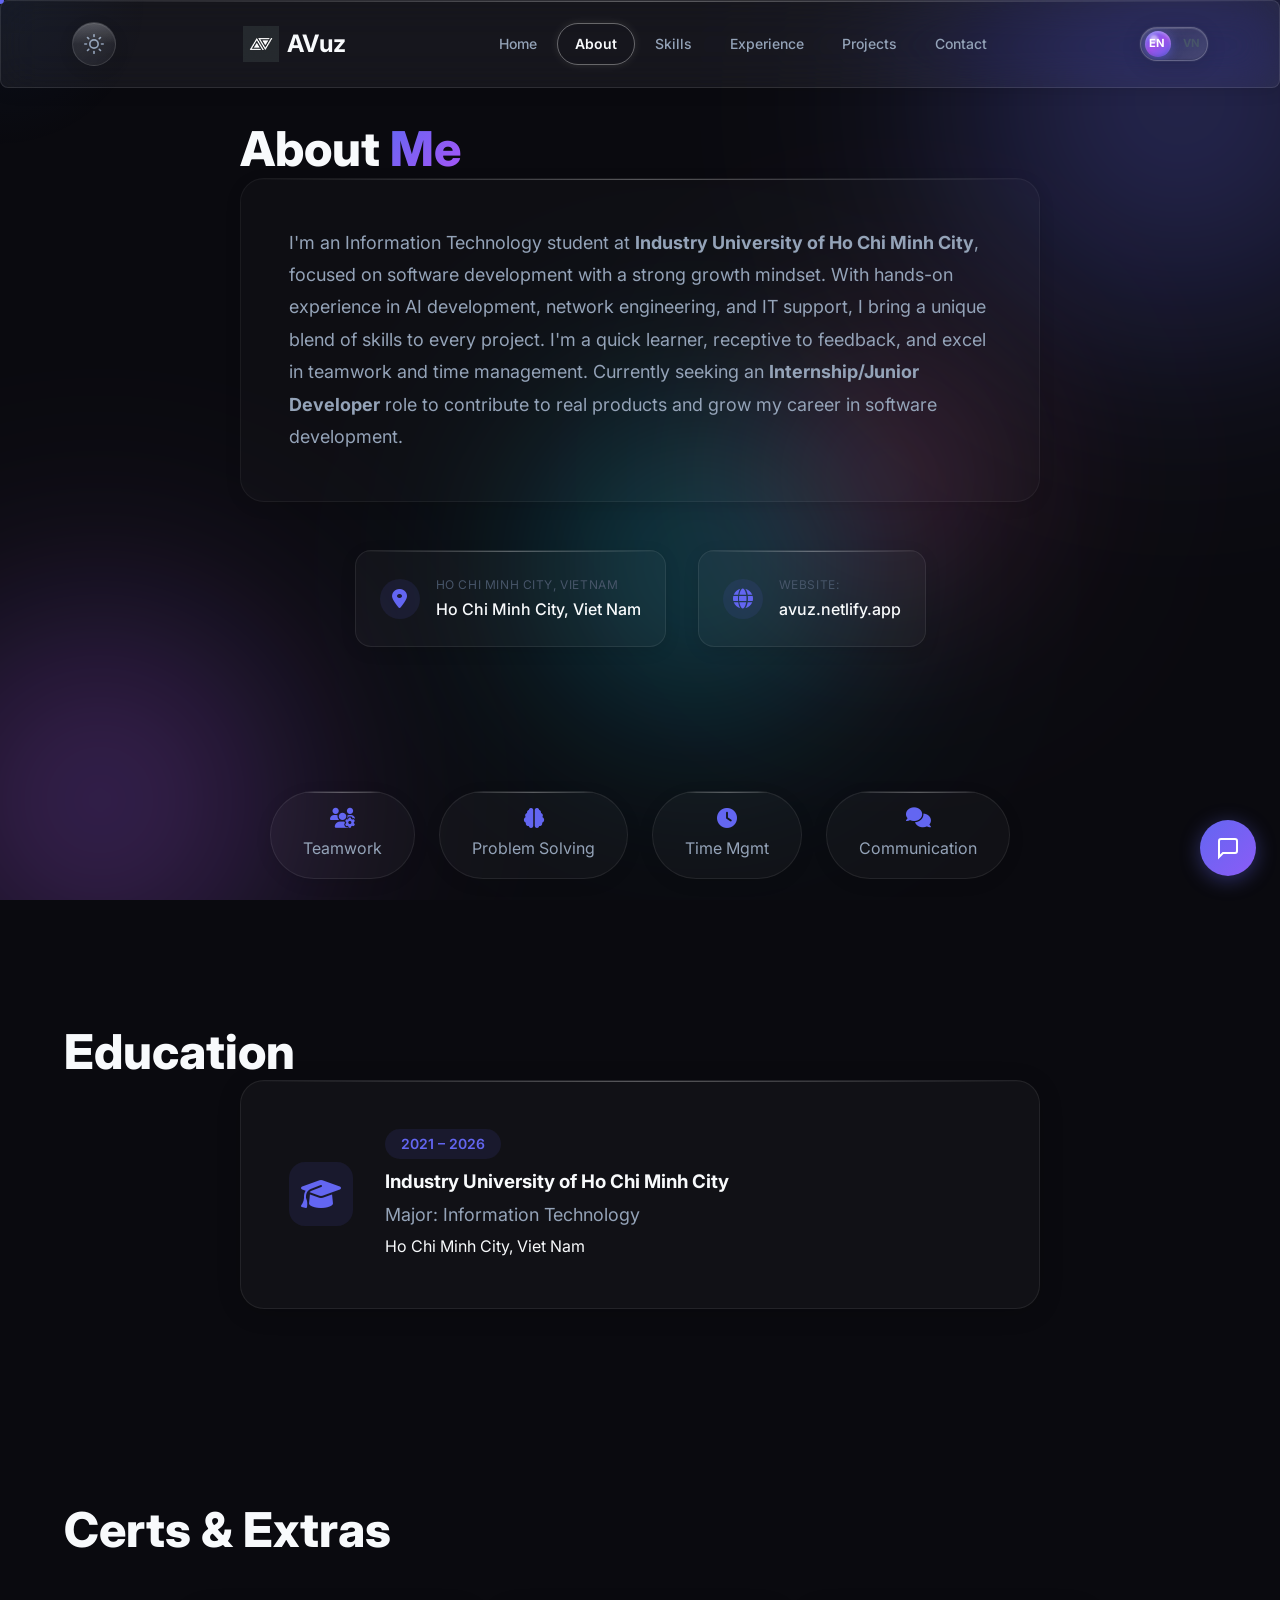
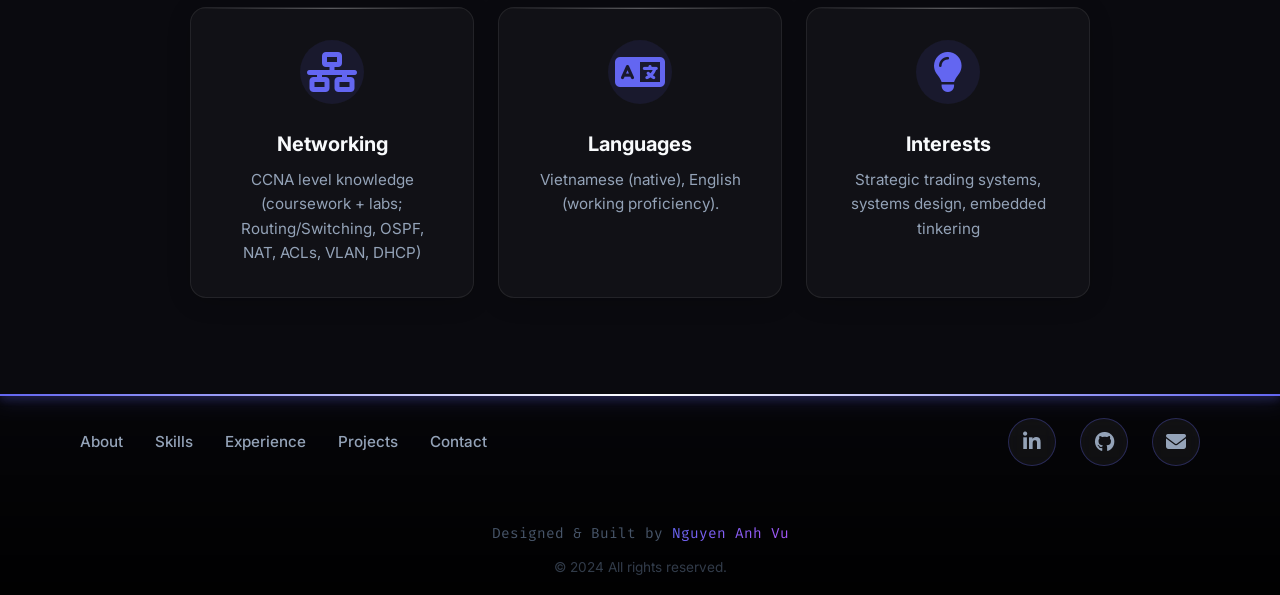
==== commit 65c04976: "Update portfolio URL" ====
--- a/pages/about.html
+++ b/pages/about.html
@@ -131,8 +131,8 @@
                                 <span class="detail-icon"><i class="fas fa-globe"></i></span>
                                 <div>
                                     <span class="detail-label">Website:</span>
-                                    <a href="https://avuz.unaux.com" target="_blank"
-                                        class="detail-value">avuz.unaux.com</a>
+                            <a href="https://avuz.netlify.app/" target="_blank"
+                                class="detail-value">avuz.netlify.app</a>
                                 </div>
                             </div>
                         </div>
@@ -263,4 +263,4 @@
     <script src="../js/chatbot.js"></script>
 </body>
 
-</html>+</html>
